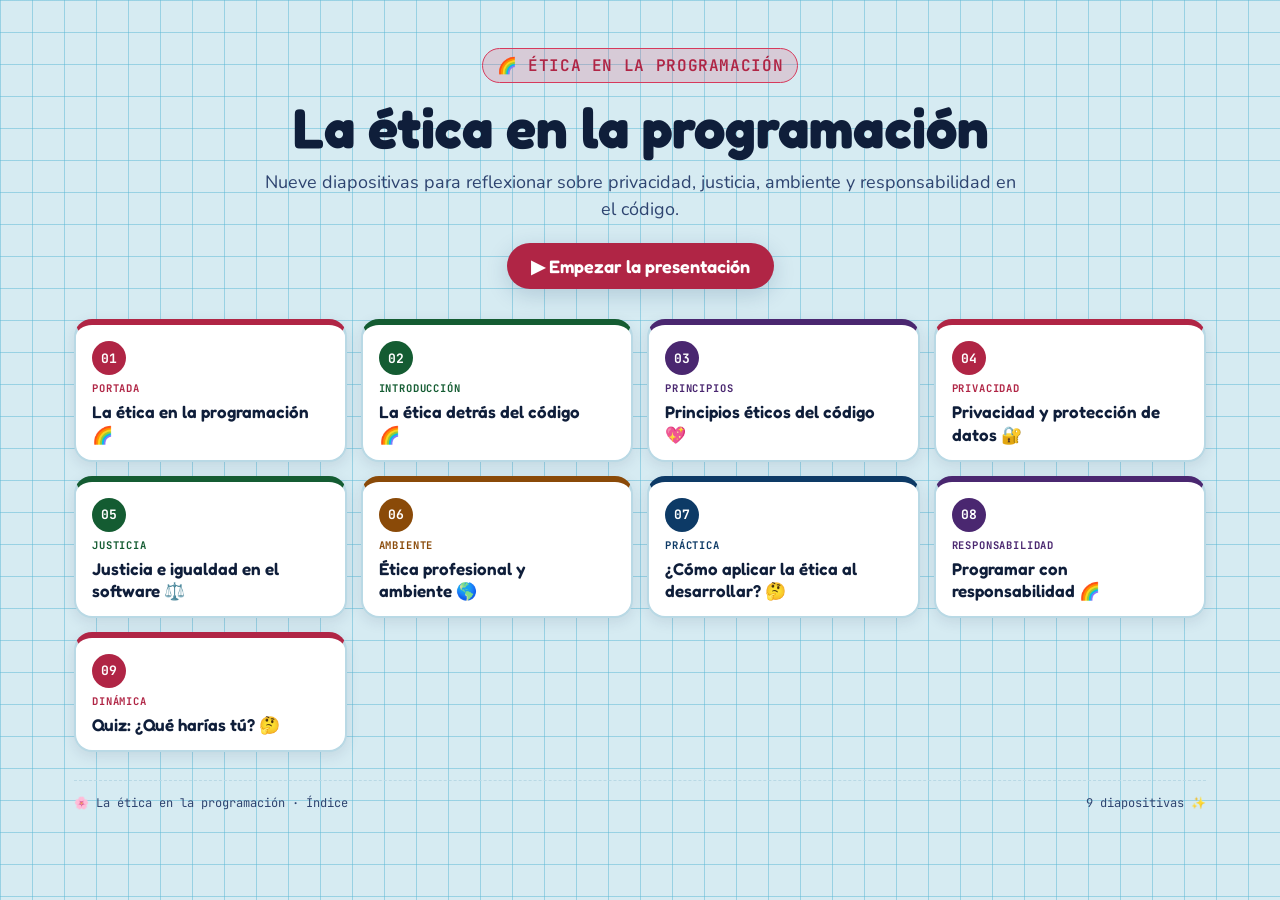
==== index.html @ 8254477a "feat(site): add deck index page for Vercel deployment Add a responsive landing page listing every sl" ====
<!DOCTYPE html>
<html lang="es">
<head>
  <meta charset="UTF-8">
  <meta name="viewport" content="width=device-width, initial-scale=1">
  <title>La ética en la programación — Índice</title>
  <meta name="description" content="Presentación sobre la ética en la programación: privacidad, justicia, ambiente y responsabilidad en el código.">
  <link rel="stylesheet" href="global.css">
  <style>
    body {
      min-height: 100vh;
      background-color: var(--bg);
      background-image:
        linear-gradient(var(--grid-line-soft) 1px, transparent 1px),
        linear-gradient(90deg, var(--grid-line-soft) 1px, transparent 1px);
      background-size: 32px 32px;
      background-position: 0 0;
    }

    .deck-index {
      max-width: 1180px;
      margin: 0 auto;
      padding: 48px 24px 36px;
    }

    .deck-header {
      text-align: center;
      margin-bottom: 30px;
    }

    .deck-header h1 {
      font-family: var(--font-heading);
      font-size: clamp(34px, 5vw, 56px);
      line-height: 1.08;
      color: var(--ink);
      margin-top: 14px;
      font-weight: 700;
    }

    .deck-header p {
      font-family: var(--font-body);
      font-size: clamp(15px, 2vw, 18px);
      color: var(--primary-soft);
      line-height: 1.5;
      max-width: 760px;
      margin: 12px auto 0;
    }

    .start-btn {
      display: inline-flex;
      align-items: center;
      gap: 8px;
      margin-top: 20px;
      padding: 12px 24px;
      border-radius: var(--radius-pill);
      background: var(--accent-deep);
      color: #FFFFFF;
      font-family: var(--font-heading);
      font-size: 18px;
      font-weight: 600;
      text-decoration: none;
      box-shadow: var(--shadow-cute);
      transition: transform 0.16s ease, background 0.16s ease;
    }
    .start-btn:hover {
      transform: translateY(-2px);
      background: var(--accent-5-deep);
    }
    .start-btn:focus-visible {
      outline: 3px solid var(--accent-5);
      outline-offset: 3px;
    }

    .slide-grid {
      display: grid;
      grid-template-columns: repeat(auto-fill, minmax(240px, 1fr));
      gap: 14px;
    }

    .slide-link {
      --card-accent: var(--accent-5);
      position: relative;
      display: flex;
      flex-direction: column;
      gap: 6px;
      padding: 16px 16px 14px;
      background: var(--bg-card-solid);
      border: 2px solid var(--line);
      border-top: 6px solid var(--card-accent);
      border-radius: 18px;
      text-decoration: none;
      box-shadow: var(--shadow-soft);
      transition: transform 0.18s ease, box-shadow 0.18s ease, border-color 0.18s ease;
    }
    .slide-link:hover {
      transform: translateY(-4px);
      box-shadow: var(--shadow-cute);
      border-color: var(--card-accent);
    }
    .slide-link:focus-visible {
      outline: 3px solid var(--card-accent);
      outline-offset: 3px;
    }

    .slide-num {
      display: inline-flex;
      align-items: center;
      justify-content: center;
      width: 34px;
      height: 34px;
      border-radius: 50%;
      background: var(--card-accent);
      color: #FFFFFF;
      font-family: var(--font-mono);
      font-size: 13px;
      font-weight: 700;
      line-height: 1;
    }

    .slide-name {
      font-family: var(--font-mono);
      font-size: 10.5px;
      font-weight: 700;
      letter-spacing: 0.08em;
      text-transform: uppercase;
      color: var(--card-accent);
    }

    .slide-title {
      font-family: var(--font-heading);
      font-size: 17px;
      font-weight: 600;
      line-height: 1.3;
      color: var(--ink);
      padding-right: 18px;
    }

    .slide-arrow {
      position: absolute;
      right: 14px;
      bottom: 12px;
      font-family: var(--font-heading);
      font-size: 18px;
      font-weight: 700;
      color: var(--card-accent);
      opacity: 0;
      transform: translateX(-4px);
      transition: opacity 0.18s ease, transform 0.18s ease;
    }
    .slide-link:hover .slide-arrow,
    .slide-link:focus-visible .slide-arrow {
      opacity: 1;
      transform: translateX(0);
    }

    .coral  { --card-accent: var(--accent-deep); }
    .mint   { --card-accent: var(--accent-2-deep); }
    .lav    { --card-accent: var(--accent-3-deep); }
    .peach  { --card-accent: var(--accent-4-deep); }
    .sky    { --card-accent: var(--accent-5-deep); }

    .deck-footer {
      display: flex;
      justify-content: space-between;
      gap: 12px;
      flex-wrap: wrap;
      margin-top: 28px;
      padding-top: 14px;
      border-top: 1.5px dashed var(--line);
      font-family: var(--font-mono);
      font-size: 12px;
      color: var(--primary-soft);
    }

    @media (max-width: 520px) {
      .deck-index { padding: 30px 16px 24px; }
      .slide-grid { grid-template-columns: 1fr; }
    }
  </style>
</head>
<body>
  <main class="deck-index">
    <header class="deck-header">
      <span class="chip chip-coral">🌈 ÉTICA EN LA PROGRAMACIÓN</span>
      <h1>La ética en la programación</h1>
      <p>Nueve diapositivas para reflexionar sobre privacidad, justicia, ambiente y responsabilidad en el código.</p>
      <a class="start-btn" href="slide_01.html">▶ Empezar la presentación</a>
    </header>

    <section class="slide-grid" aria-label="Lista de diapositivas">
      <a class="slide-link coral" href="slide_01.html">
        <span class="slide-num">01</span>
        <span class="slide-name">Portada</span>
        <span class="slide-title">La ética en la programación 🌈</span>
        <span class="slide-arrow" aria-hidden="true">→</span>
      </a>
      <a class="slide-link mint" href="slide_02.html">
        <span class="slide-num">02</span>
        <span class="slide-name">Introducción</span>
        <span class="slide-title">La ética detrás del código 🌈</span>
        <span class="slide-arrow" aria-hidden="true">→</span>
      </a>
      <a class="slide-link lav" href="slide_03.html">
        <span class="slide-num">03</span>
        <span class="slide-name">Principios</span>
        <span class="slide-title">Principios éticos del código 💖</span>
        <span class="slide-arrow" aria-hidden="true">→</span>
      </a>
      <a class="slide-link coral" href="slide_04.html">
        <span class="slide-num">04</span>
        <span class="slide-name">Privacidad</span>
        <span class="slide-title">Privacidad y protección de datos 🔐</span>
        <span class="slide-arrow" aria-hidden="true">→</span>
      </a>
      <a class="slide-link mint" href="slide_05.html">
        <span class="slide-num">05</span>
        <span class="slide-name">Justicia</span>
        <span class="slide-title">Justicia e igualdad en el software ⚖️</span>
        <span class="slide-arrow" aria-hidden="true">→</span>
      </a>
      <a class="slide-link peach" href="slide_06.html">
        <span class="slide-num">06</span>
        <span class="slide-name">Ambiente</span>
        <span class="slide-title">Ética profesional y ambiente 🌎</span>
        <span class="slide-arrow" aria-hidden="true">→</span>
      </a>
      <a class="slide-link sky" href="slide_07.html">
        <span class="slide-num">07</span>
        <span class="slide-name">Práctica</span>
        <span class="slide-title">¿Cómo aplicar la ética al desarrollar? 🤔</span>
        <span class="slide-arrow" aria-hidden="true">→</span>
      </a>
      <a class="slide-link lav" href="slide_08.html">
        <span class="slide-num">08</span>
        <span class="slide-name">Responsabilidad</span>
        <span class="slide-title">Programar con responsabilidad 🌈</span>
        <span class="slide-arrow" aria-hidden="true">→</span>
      </a>
      <a class="slide-link coral" href="slide_09.html">
        <span class="slide-num">09</span>
        <span class="slide-name">Dinámica</span>
        <span class="slide-title">Quiz: ¿Qué harías tú? 🤔</span>
        <span class="slide-arrow" aria-hidden="true">→</span>
      </a>
    </section>

    <div class="deck-footer">
      <span>🌸 La ética en la programación · Índice</span>
      <span>9 diapositivas ✨</span>
    </div>
  </main>
</body>
</html>
---- global.css ----
/* ===== Ética en la Programación — Estética Kawaii / Cuadrícula Azul ===== */
@import url('https://fonts.googleapis.com/css2?family=Fredoka:wght@400;500;600;700&family=Nunito:wght@400;500;600;700;800&family=JetBrains+Mono:wght@500;700&display=swap');

:root {
  /* Palette — Grid Paper Azul (kawaii blue stationery) */
  --bg: #D6EBF2;              /* pale celeste blue (paper) */
  --grid-line: #5BB8D4;       /* turquoise blue grid */
  --grid-line-soft: rgba(91, 184, 212, 0.50);

  --bg-card: #FFFFFFD9;        /* translucent white card */
  --bg-card-solid: #FFFFFF;
  --bg-soft: #EAF4F8;          /* very soft blue panel */
  --bg-mint-soft: #E8F5EC;
  --bg-lav-soft: #F1E9FA;
  --bg-peach-soft: #FFF1DC;

  --primary: #1A2A4A;          /* deep navy text (strong contrast on light blue) */
  --primary-soft: #2E4470;     /* still readable secondary */
  --ink: #0F1E3A;              /* near-black navy for titles */

  --accent: #D63A5C;            /* strong rose */
  --accent-deep: #B02545;       /* deep rose */
  --accent-2: #1F8A4D;          /* strong green */
  --accent-2-deep: #145C32;     /* deep forest green */
  --accent-3: #6B3FA0;          /* strong purple */
  --accent-3-deep: #4A2770;     /* deep purple */
  --accent-4: #C2680A;          /* strong orange */
  --accent-4-deep: #8A4A08;     /* burnt orange */
  --accent-5: #1B5A99;          /* strong sky blue */
  --accent-5-deep: #0D3A66;     /* deep navy */

  --line: #B9D9E5;
  --shadow-soft: 0 4px 14px rgba(26, 42, 74, 0.10);
  --shadow-cute: 0 6px 22px rgba(13, 58, 102, 0.18);

  /* Typography tokens — GRANDE para proyección TV */
  --font-heading: 'Fredoka', 'Nunito', sans-serif;
  --font-body: 'Nunito', sans-serif;
  --font-num: 'JetBrains Mono', monospace;
  --font-mono: 'JetBrains Mono', monospace;

  --fs-display: 80px;
  --fs-h1: 58px;
  --fs-h2: 42px;
  --fs-h3: 30px;
  --fs-body: 24px;
  --fs-small: 18px;
  --fs-micro: 16px;

  --radius-cute: 22px;
  --radius-pill: 999px;
}

* { box-sizing: border-box; margin: 0; padding: 0; }

body {
  font-family: var(--font-body);
  color: var(--primary);
  background: var(--bg);
  -webkit-font-smoothing: antialiased;
}

/* SLIDE ROOT — kawaii grid paper background */
.slide {
  width: 1280px;
  height: 720px;
  background-color: var(--bg);
  background-image:
    linear-gradient(var(--grid-line-soft) 1px, transparent 1px),
    linear-gradient(90deg, var(--grid-line-soft) 1px, transparent 1px);
  background-size: 32px 32px;
  background-position: 0 0;
  padding: 52px 68px;
  position: relative;
  overflow: hidden;
  display: flex;
  flex-direction: column;
}

/* Decorative wobbly tape stickers (used sparingly) */
.tape {
  position: absolute;
  width: 110px;
  height: 28px;
  background: rgba(242, 214, 160, 0.7);
  transform: rotate(-6deg);
  border-radius: 4px;
  z-index: 0;
}

/* Decorative squiggly underline */
.squiggle {
  display: inline-block;
  height: 10px;
  width: 100%;
  background-image: url("data:image/svg+xml;utf8,<svg xmlns='http://www.w3.org/2000/svg' viewBox='0 0 60 10'><path d='M0 5 Q 7.5 0 15 5 T 30 5 T 45 5 T 60 5' fill='none' stroke='%23F2A0A8' stroke-width='2.5' stroke-linecap='round'/></svg>");
  background-repeat: repeat-x;
  background-size: 60px 10px;
}

/* Card surfaces — soft, rounded, gentle shadow */
.card {
  background: var(--bg-card-solid);
  border: 2px solid var(--line);
  border-radius: var(--radius-cute);
  padding: 22px;
  box-shadow: var(--shadow-soft);
  position: relative;
}

.card-soft {
  background: var(--bg-soft);
  border-radius: var(--radius-cute);
  padding: 22px;
  border: 2px dashed var(--accent);
}

.card-mint  { background: var(--bg-mint-soft); border-radius: var(--radius-cute); padding: 22px; border: 2px solid var(--accent-2); }
.card-lav   { background: var(--bg-lav-soft);  border-radius: var(--radius-cute); padding: 22px; border: 2px solid var(--accent-3); }
.card-peach { background: var(--bg-peach-soft); border-radius: var(--radius-cute); padding: 22px; border: 2px solid var(--accent-4); }

/* Accent chips — pill shaped, very rounded */
.chip {
  display: inline-flex;
  align-items: center;
  gap: 6px;
  padding: 6px 14px;
  border-radius: var(--radius-pill);
  font-family: var(--font-mono);
  font-size: var(--fs-micro);
  font-weight: 600;
  letter-spacing: 0.04em;
  text-transform: uppercase;
  border: 1.5px solid transparent;
}

.chip-coral  { background: rgba(214, 58, 92, 0.18); color: var(--accent-deep); border-color: var(--accent); }
.chip-mint   { background: rgba(31, 138, 77, 0.18); color: var(--accent-2-deep); border-color: var(--accent-2); }
.chip-lav    { background: rgba(107, 63, 160, 0.18); color: var(--accent-3-deep); border-color: var(--accent-3); }
.chip-peach  { background: rgba(194, 104, 10, 0.18); color: var(--accent-4-deep); border-color: var(--accent-4); }
.chip-sky    { background: rgba(27, 90, 153, 0.18); color: var(--accent-5-deep); border-color: var(--accent-5); }
.chip-slate  { background: rgba(45, 27, 78, 0.12); color: var(--primary); border-color: var(--primary-soft); }

/* Accent dots / circles — kawaii style */
.dot { width: 10px; height: 10px; border-radius: 50%; display: inline-block; }

/* Sparkle decorations */
.sparkle {
  position: absolute;
  font-size: 24px;
  pointer-events: none;
  opacity: 0.7;
}

/* Page meta footer */
.page-meta {
  position: absolute;
  bottom: 22px;
  left: 68px;
  right: 68px;
  display: flex;
  justify-content: space-between;
  align-items: center;
  font-family: var(--font-mono);
  font-size: var(--fs-micro);
  color: var(--primary-soft);
  letter-spacing: 0.05em;
  z-index: 5;
}

/* Numbered marker (top-right) */
.page-num {
  position: absolute;
  top: 28px;
  right: 68px;
  font-family: var(--font-mono);
  font-size: var(--fs-micro);
  color: var(--primary-soft);
  letter-spacing: 0.1em;
  z-index: 5;
}

/* Tag — code-style */
.tag {
  font-family: var(--font-mono);
  font-size: 13px;
  padding: 3px 10px;
  border-radius: 8px;
  background: rgba(255, 255, 255, 0.7);
  color: var(--primary);
  border: 1.5px solid var(--line);
}

/* Kawaii corner decorations */
.corner-decor {
  position: absolute;
  width: 80px;
  height: 80px;
  border-radius: 50%;
  filter: blur(28px);
  opacity: 0.55;
  pointer-events: none;
  z-index: 0;
}

/* Hidden speaker notes */
[data-notes] { display: none; }

/* Material icons */
.material-icons { font-size: inherit; line-height: inherit; vertical-align: middle; }

/* Big kawaii heading (use inline) */
.k-title {
  font-family: var(--font-heading);
  font-weight: 600;
  color: var(--ink);
  letter-spacing: -0.01em;
  line-height: 1.1;
}

.k-sub {
  font-family: var(--font-body);
  color: var(--primary-soft);
  line-height: 1.5;
}

/* Emphasized inline */
.k-em { color: var(--accent-deep); font-weight: 700; }
.k-em-mint { color: var(--accent-2-deep); font-weight: 700; }
.k-em-lav { color: var(--accent-3-deep); font-weight: 700; }
.k-em-peach { color: var(--accent-4-deep); font-weight: 700; }

/* Numbered badge (used in cards) */
.badge-num {
  display: inline-flex;
  align-items: center;
  justify-content: center;
  width: 44px;
  height: 44px;
  border-radius: 50%;
  font-family: var(--font-mono);
  font-weight: 700;
  font-size: 18px;
  color: #FFFFFF;
}
.badge-coral  { background: var(--accent-deep); }
.badge-mint   { background: var(--accent-2-deep); }
.badge-lav    { background: var(--accent-3-deep); }
.badge-peach  { background: var(--accent-4-deep); }
.badge-sky    { background: var(--accent-5-deep); }
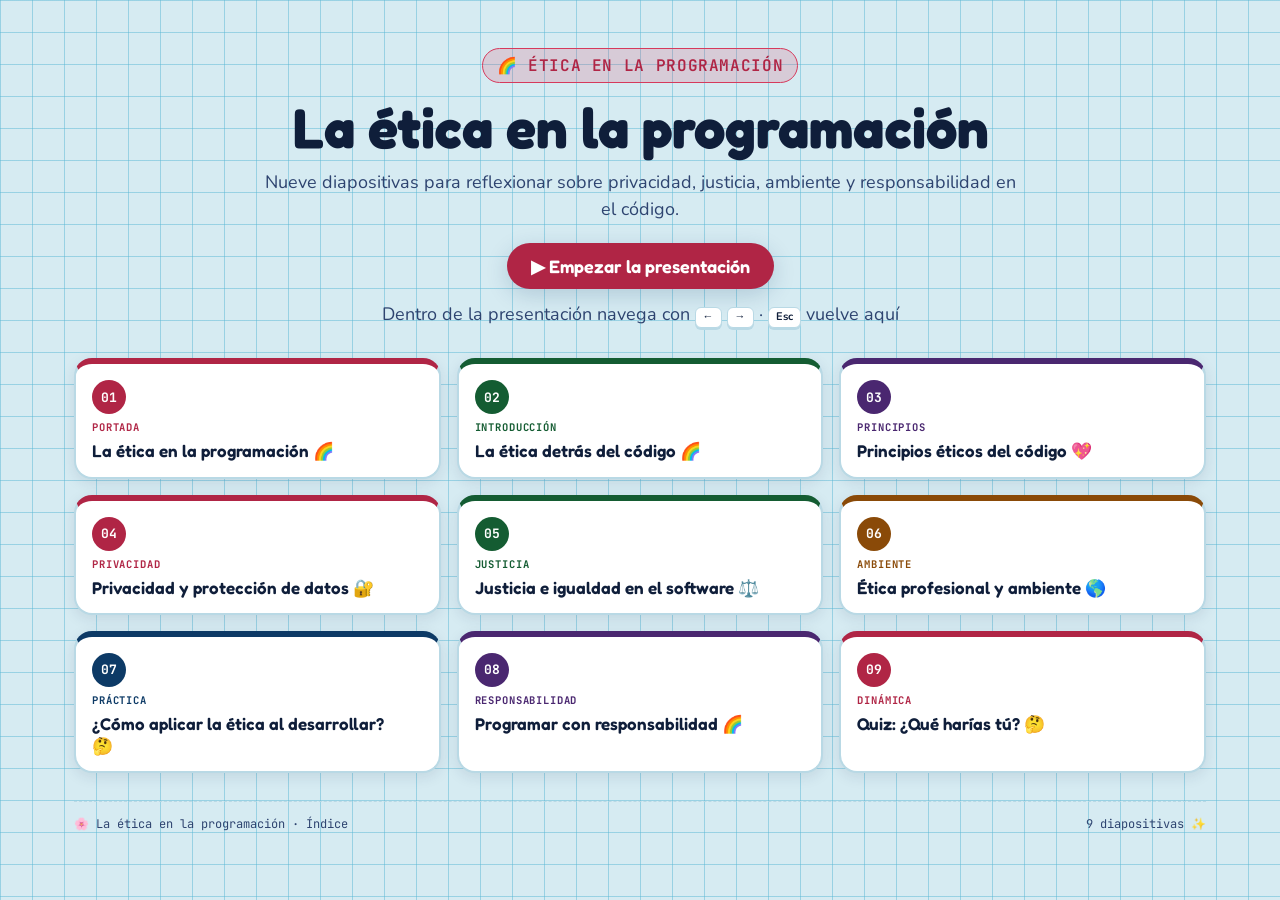
==== commit ab99eabf: "feat: make slides responsive with navigation controls" ====
--- a/index.html
+++ b/index.html
@@ -6,6 +6,7 @@
   <title>La ética en la programación — Índice</title>
   <meta name="description" content="Presentación sobre la ética en la programación: privacidad, justicia, ambiente y responsabilidad en el código.">
   <link rel="stylesheet" href="global.css">
+  <link rel="stylesheet" href="nav.css">
   <style>
     body {
       min-height: 100vh;
@@ -73,8 +74,11 @@
 
     .slide-grid {
       display: grid;
-      grid-template-columns: repeat(auto-fill, minmax(240px, 1fr));
-      gap: 14px;
+      grid-template-columns: repeat(3, 1fr);
+      gap: 16px;
+    }
+    @media (max-width: 880px) {
+      .slide-grid { grid-template-columns: repeat(2, 1fr); }
     }
 
     .slide-link {
@@ -185,6 +189,7 @@
       <h1>La ética en la programación</h1>
       <p>Nueve diapositivas para reflexionar sobre privacidad, justicia, ambiente y responsabilidad en el código.</p>
       <a class="start-btn" href="slide_01.html">▶ Empezar la presentación</a>
+      <p class="key-hint">Dentro de la presentación navega con <kbd>←</kbd> <kbd>→</kbd> · <kbd>Esc</kbd> vuelve aquí</p>
     </header>
 
     <section class="slide-grid" aria-label="Lista de diapositivas">
@@ -249,5 +254,14 @@
       <span>9 diapositivas ✨</span>
     </div>
   </main>
+
+  <script>
+    document.addEventListener('keydown', function (event) {
+      if (event.metaKey || event.ctrlKey || event.altKey) return;
+      if (event.key === 'ArrowRight' || event.key === 'Enter') {
+        window.location.href = 'slide_01.html';
+      }
+    });
+  </script>
 </body>
 </html>
--- a/nav.css
+++ b/nav.css
@@ -0,0 +1,140 @@
+/* ===== Slide navigation — injected by nav.js ===== */
+html { min-height: 100%; }
+
+body {
+  min-height: 100vh;
+  margin: 0;
+  overflow-x: hidden;
+}
+
+.slide-meta-right {
+  display: flex;
+  align-items: center;
+  gap: 10px;
+}
+
+.slide-nav {
+  display: inline-flex;
+  align-items: center;
+  gap: 4px;
+  padding: 3px;
+  border-radius: var(--radius-pill, 999px);
+  background: rgba(255, 255, 255, 0.9);
+  border: 1.5px solid var(--line);
+  box-shadow: 0 2px 8px rgba(26, 42, 74, 0.12);
+}
+
+.slide-nav-btn {
+  display: inline-flex;
+  align-items: center;
+  gap: 4px;
+  padding: 3px 10px;
+  border-radius: var(--radius-pill, 999px);
+  font-family: var(--font-mono);
+  font-size: 11px;
+  font-weight: 700;
+  line-height: 1.6;
+  letter-spacing: 0.03em;
+  text-decoration: none;
+  color: var(--accent-5-deep);
+  transition: background 0.16s ease, color 0.16s ease, opacity 0.16s ease;
+  white-space: nowrap;
+}
+
+.slide-nav-btn:hover {
+  background: rgba(27, 90, 153, 0.12);
+  color: var(--accent-5-deep);
+}
+
+.slide-nav-btn:focus-visible {
+  outline: 2px solid var(--accent-5);
+  outline-offset: 2px;
+}
+
+.slide-nav-btn[aria-disabled="true"] {
+  opacity: 0.35;
+  pointer-events: none;
+}
+
+.slide-nav-btn .arrow {
+  font-size: 13px;
+  line-height: 1;
+}
+
+.slide-nav-home {
+  padding: 3px 9px;
+}
+
+/* ===== Responsive slide fitting ===== */
+@media (min-width: 1281px) {
+  body:has(> .slide) {
+    display: flex;
+    align-items: safe center;
+    justify-content: center;
+  }
+}
+
+.slide-stage {
+  margin: 0 auto;
+  overflow: hidden;
+}
+
+/* Mobile/tablet floating nav (outside the scaled slide) */
+.slide-nav-mobile { display: none; }
+
+@media (max-width: 1279px) {
+  .page-meta .slide-nav { display: none; }
+
+  .slide-nav-mobile {
+    display: inline-flex;
+    position: fixed;
+    left: 50%;
+    bottom: max(14px, env(safe-area-inset-bottom));
+    transform: translateX(-50%);
+    z-index: 50;
+    padding: 5px;
+    box-shadow: 0 6px 18px rgba(13, 58, 102, 0.25);
+  }
+
+  .slide-nav-mobile .slide-nav-btn {
+    font-size: 13px;
+    min-height: 38px;
+    padding: 6px 14px;
+  }
+}
+
+@media (max-width: 420px) {
+  .slide-nav-mobile {
+    width: calc(100vw - 20px);
+    justify-content: center;
+  }
+
+  .slide-nav-mobile .slide-nav-btn {
+    flex: 1 1 0;
+    justify-content: center;
+    padding-inline: 8px;
+    font-size: 11px;
+  }
+}
+
+/* Keyboard hint on the index page */
+.key-hint {
+  margin-top: 10px;
+  font-family: var(--font-mono);
+  font-size: 12px;
+  line-height: 2;
+  color: var(--primary-soft);
+}
+
+.key-hint kbd {
+  display: inline-block;
+  padding: 1px 7px;
+  border-radius: 6px;
+  background: #FFFFFF;
+  border: 1.5px solid var(--line);
+  box-shadow: 0 2px 0 var(--line);
+  font-family: inherit;
+  font-size: 11px;
+  font-weight: 700;
+  color: var(--ink);
+}
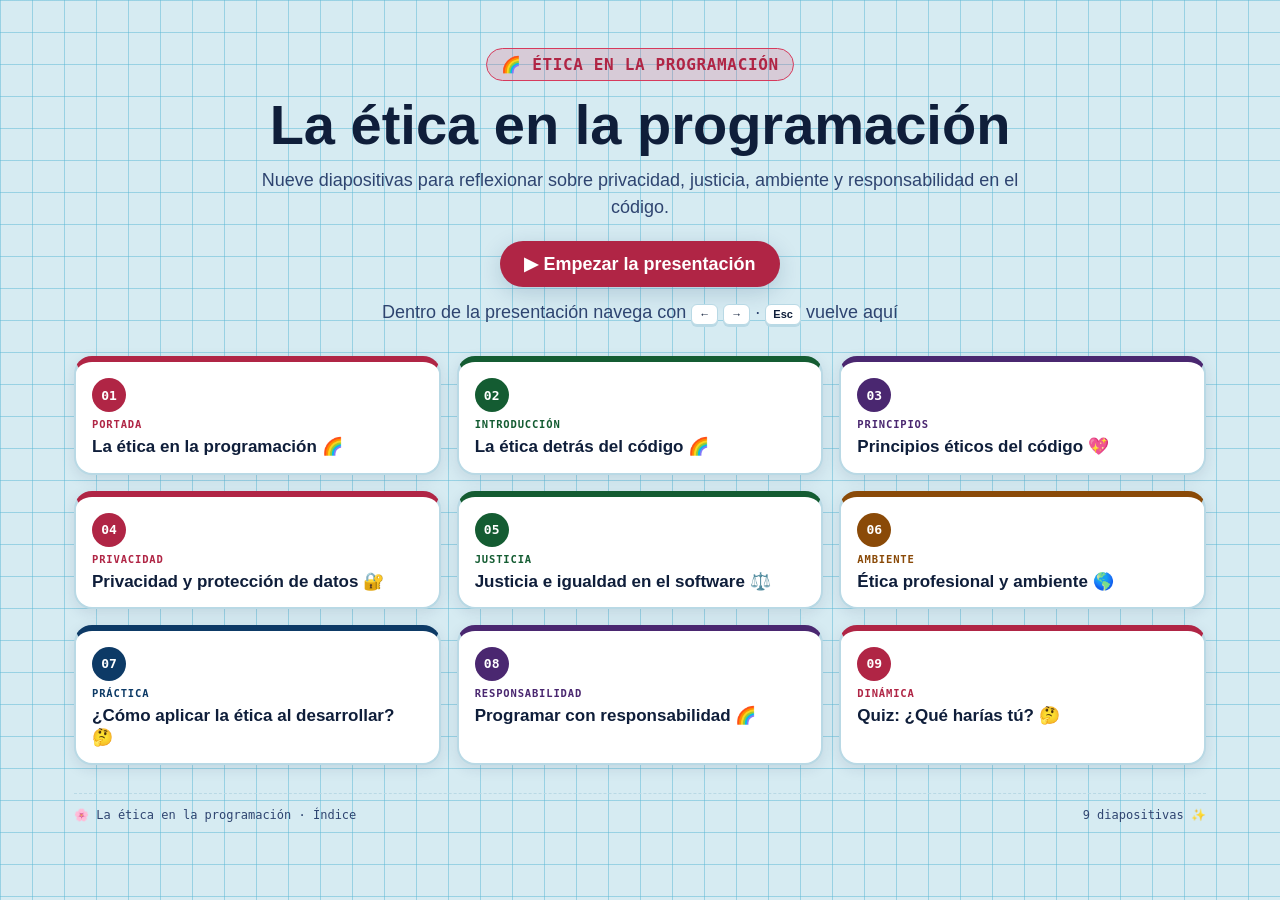
==== commit fe0d5434: "fix(slides): resolve layout overlaps, offline styling, and accessibility" ====
--- a/index.html
+++ b/index.html
@@ -4,6 +4,7 @@
   <meta charset="UTF-8">
   <meta name="viewport" content="width=device-width, initial-scale=1">
   <title>La ética en la programación — Índice</title>
+  <link rel="icon" href="data:image/svg+xml,<svg xmlns='http://www.w3.org/2000/svg' viewBox='0 0 100 100'><text y='.9em' font-size='90'>🌸</text></svg>">
   <meta name="description" content="Presentación sobre la ética en la programación: privacidad, justicia, ambiente y responsabilidad en el código.">
   <link rel="stylesheet" href="global.css">
   <link rel="stylesheet" href="nav.css">
@@ -258,6 +259,7 @@
   <script>
     document.addEventListener('keydown', function (event) {
       if (event.metaKey || event.ctrlKey || event.altKey) return;
+      if (event.target.closest && event.target.closest('a, button, input, textarea, select')) return;
       if (event.key === 'ArrowRight' || event.key === 'Enter') {
         window.location.href = 'slide_01.html';
       }
--- a/global.css
+++ b/global.css
@@ -1,5 +1,6 @@
 /* ===== Ética en la Programación — Estética Kawaii / Cuadrícula Azul ===== */
-@import url('https://fonts.googleapis.com/css2?family=Fredoka:wght@400;500;600;700&family=Nunito:wght@400;500;600;700;800&family=JetBrains+Mono:wght@500;700&display=swap');
+/* Fuentes e iconos autoalojados: funcionan sin conexión. */
+@import url('fonts.css');
 
 :root {
   /* Palette — Grid Paper Azul (kawaii blue stationery) */
@@ -70,7 +71,7 @@
     linear-gradient(90deg, var(--grid-line-soft) 1px, transparent 1px);
   background-size: 32px 32px;
   background-position: 0 0;
-  padding: 52px 68px;
+  padding: 46px 68px 70px;
   position: relative;
   overflow: hidden;
   display: flex;
@@ -93,7 +94,7 @@
   display: inline-block;
   height: 10px;
   width: 100%;
-  background-image: url("data:image/svg+xml;utf8,<svg xmlns='http://www.w3.org/2000/svg' viewBox='0 0 60 10'><path d='M0 5 Q 7.5 0 15 5 T 30 5 T 45 5 T 60 5' fill='none' stroke='%23F2A0A8' stroke-width='2.5' stroke-linecap='round'/></svg>");
+  background-image: url("data:image/svg+xml;utf8,<svg xmlns='http://www.w3.org/2000/svg' viewBox='0 0 60 10'><path d='M0 5 Q 7.5 0 15 5 T 30 5 T 45 5 T 60 5' fill='none' stroke='%23D63A5C' stroke-width='2.5' stroke-linecap='round'/></svg>");
   background-repeat: repeat-x;
   background-size: 60px 10px;
 }
@@ -150,6 +151,7 @@
   font-size: 24px;
   pointer-events: none;
   opacity: 0.7;
+  z-index: 1;
 }
 
 /* Page meta footer */
@@ -198,7 +200,7 @@
   height: 80px;
   border-radius: 50%;
   filter: blur(28px);
-  opacity: 0.55;
+  opacity: 0.4;
   pointer-events: none;
   z-index: 0;
 }
@@ -248,3 +250,49 @@
 .badge-lav    { background: var(--accent-3-deep); }
 .badge-peach  { background: var(--accent-4-deep); }
 .badge-sky    { background: var(--accent-5-deep); }
+
+/* ===== Componentes compartidos (misma métrica en todas las diapositivas) ===== */
+.speaker-badge {
+  --badge-accent: var(--accent-deep);
+  --badge-bg: var(--bg-peach-soft);
+  display: inline-flex;
+  align-items: center;
+  gap: 8px;
+  padding: 9px 18px;
+  border-radius: var(--radius-pill);
+  border: 2px solid var(--badge-accent);
+  background: var(--badge-bg);
+  font-family: var(--font-heading);
+  font-size: var(--fs-small);
+  font-weight: 600;
+  color: var(--ink);
+  box-shadow: var(--shadow-soft);
+  white-space: nowrap;
+}
+.speaker-badge .material-icons { color: var(--badge-accent); font-size: 20px; }
+
+.mini-title {
+  display: inline-flex;
+  align-items: center;
+  gap: 8px;
+  font-family: var(--font-heading);
+  font-size: 20px;
+  font-weight: 600;
+  color: var(--ink);
+  line-height: 1.2;
+}
+.mini-title .material-icons { color: var(--accent-deep); font-size: 22px; }
+
+/* Ajustes de ajuste de texto: solo donde hay contenedores flex/grid. */
+.slide :where(.flex, .grid) > * { min-width: 0; }
+
+.slide :where(h1, h2, h3, h4, p, span, a, li, dt, dd) {
+  overflow-wrap: break-word;
+}
+
+.slide :where(.card, .card-soft, .card-mint, .card-lav, .card-peach,
+  .big-card, .small-card, .principle-card, .pillar-card, .stage-card,
+  .quote-card, .quiz-card) {
+  max-width: 100%;
+}
+
--- a/nav.css
+++ b/nav.css
@@ -66,23 +66,30 @@
 }
 
 /* ===== Responsive slide fitting ===== */
-@media (min-width: 1281px) {
-  body:has(> .slide) {
-    display: flex;
-    align-items: safe center;
-    justify-content: center;
-  }
+body.deck-slide-page {
+  display: flex;
+  align-items: center;
+  justify-content: center;
+  min-height: 100vh;
+  min-height: 100svh;
+  background-color: #C6E1EC;
 }
 
 .slide-stage {
-  margin: 0 auto;
+  flex: none;
   overflow: hidden;
+  box-shadow: 0 12px 36px rgba(13, 58, 102, 0.16);
 }
 
 /* Mobile/tablet floating nav (outside the scaled slide) */
 .slide-nav-mobile { display: none; }
 
 @media (max-width: 1279px) {
+  /* Reserva espacio inferior para la barra flotante y que no tape el footer. */
+  body.deck-slide-page {
+    padding-bottom: 84px;
+  }
+
   .page-meta .slide-nav { display: none; }
 
   .slide-nav-mobile {
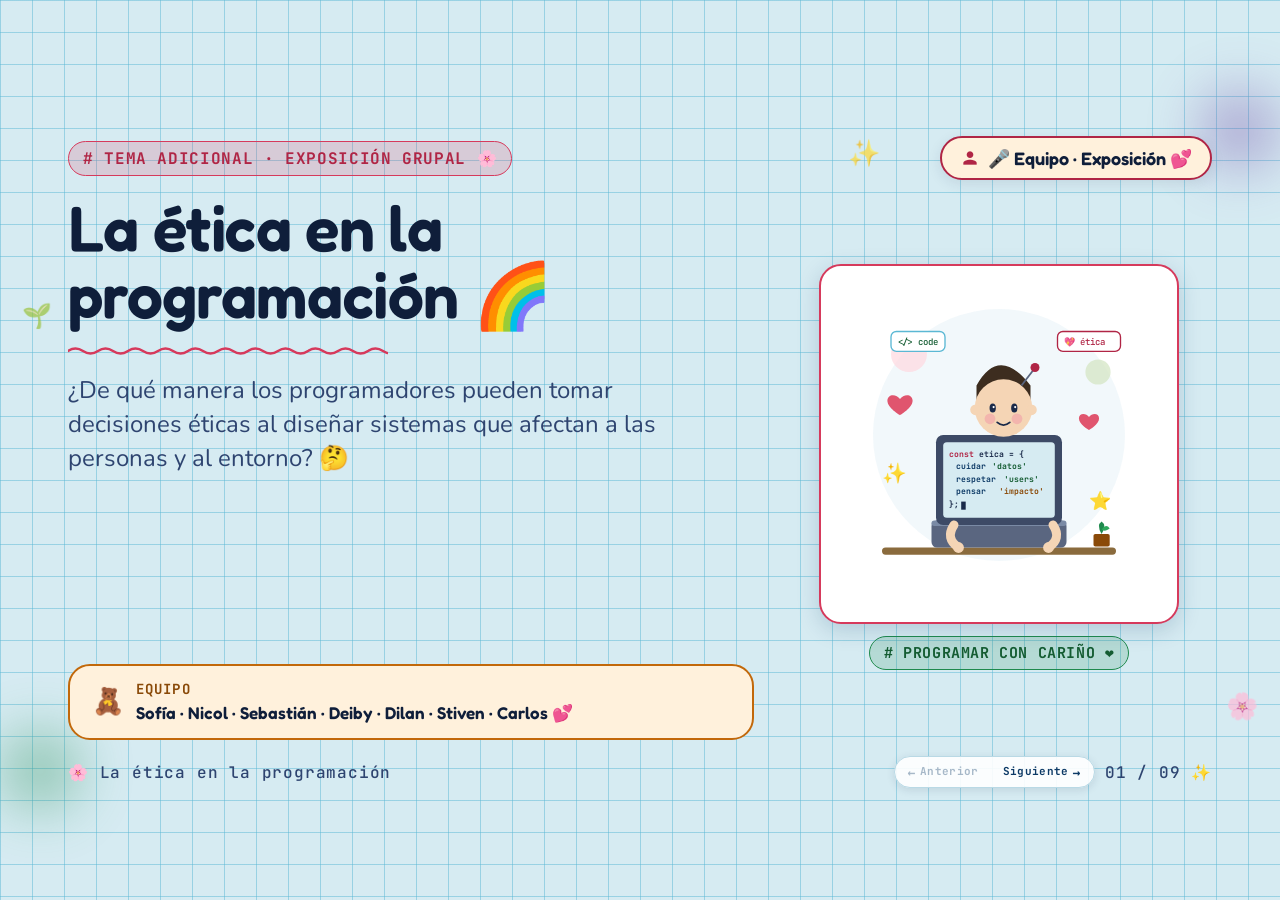
==== commit ebe34c57: "feat(slides): full-bleed background, remove index slide, restore animated cover SVG" ====
--- a/index.html
+++ b/index.html
@@ -3,267 +3,19 @@
 <head>
   <meta charset="UTF-8">
   <meta name="viewport" content="width=device-width, initial-scale=1">
-  <title>La ética en la programación — Índice</title>
+  <title>La ética en la programación</title>
   <link rel="icon" href="data:image/svg+xml,<svg xmlns='http://www.w3.org/2000/svg' viewBox='0 0 100 100'><text y='.9em' font-size='90'>🌸</text></svg>">
-  <meta name="description" content="Presentación sobre la ética en la programación: privacidad, justicia, ambiente y responsabilidad en el código.">
-  <link rel="stylesheet" href="global.css">
-  <link rel="stylesheet" href="nav.css">
+  <meta http-equiv="refresh" content="0; url=slide_01.html">
   <style>
-    body {
-      min-height: 100vh;
-      background-color: var(--bg);
-      background-image:
-        linear-gradient(var(--grid-line-soft) 1px, transparent 1px),
-        linear-gradient(90deg, var(--grid-line-soft) 1px, transparent 1px);
-      background-size: 32px 32px;
-      background-position: 0 0;
-    }
-
-    .deck-index {
-      max-width: 1180px;
-      margin: 0 auto;
-      padding: 48px 24px 36px;
-    }
-
-    .deck-header {
-      text-align: center;
-      margin-bottom: 30px;
-    }
-
-    .deck-header h1 {
-      font-family: var(--font-heading);
-      font-size: clamp(34px, 5vw, 56px);
-      line-height: 1.08;
-      color: var(--ink);
-      margin-top: 14px;
-      font-weight: 700;
-    }
-
-    .deck-header p {
-      font-family: var(--font-body);
-      font-size: clamp(15px, 2vw, 18px);
-      color: var(--primary-soft);
-      line-height: 1.5;
-      max-width: 760px;
-      margin: 12px auto 0;
-    }
-
-    .start-btn {
-      display: inline-flex;
-      align-items: center;
-      gap: 8px;
-      margin-top: 20px;
-      padding: 12px 24px;
-      border-radius: var(--radius-pill);
-      background: var(--accent-deep);
-      color: #FFFFFF;
-      font-family: var(--font-heading);
-      font-size: 18px;
-      font-weight: 600;
-      text-decoration: none;
-      box-shadow: var(--shadow-cute);
-      transition: transform 0.16s ease, background 0.16s ease;
-    }
-    .start-btn:hover {
-      transform: translateY(-2px);
-      background: var(--accent-5-deep);
-    }
-    .start-btn:focus-visible {
-      outline: 3px solid var(--accent-5);
-      outline-offset: 3px;
-    }
-
-    .slide-grid {
-      display: grid;
-      grid-template-columns: repeat(3, 1fr);
-      gap: 16px;
-    }
-    @media (max-width: 880px) {
-      .slide-grid { grid-template-columns: repeat(2, 1fr); }
-    }
-
-    .slide-link {
-      --card-accent: var(--accent-5);
-      position: relative;
-      display: flex;
-      flex-direction: column;
-      gap: 6px;
-      padding: 16px 16px 14px;
-      background: var(--bg-card-solid);
-      border: 2px solid var(--line);
-      border-top: 6px solid var(--card-accent);
-      border-radius: 18px;
-      text-decoration: none;
-      box-shadow: var(--shadow-soft);
-      transition: transform 0.18s ease, box-shadow 0.18s ease, border-color 0.18s ease;
-    }
-    .slide-link:hover {
-      transform: translateY(-4px);
-      box-shadow: var(--shadow-cute);
-      border-color: var(--card-accent);
-    }
-    .slide-link:focus-visible {
-      outline: 3px solid var(--card-accent);
-      outline-offset: 3px;
-    }
-
-    .slide-num {
-      display: inline-flex;
-      align-items: center;
-      justify-content: center;
-      width: 34px;
-      height: 34px;
-      border-radius: 50%;
-      background: var(--card-accent);
-      color: #FFFFFF;
-      font-family: var(--font-mono);
-      font-size: 13px;
-      font-weight: 700;
-      line-height: 1;
-    }
-
-    .slide-name {
-      font-family: var(--font-mono);
-      font-size: 10.5px;
-      font-weight: 700;
-      letter-spacing: 0.08em;
-      text-transform: uppercase;
-      color: var(--card-accent);
-    }
-
-    .slide-title {
-      font-family: var(--font-heading);
-      font-size: 17px;
-      font-weight: 600;
-      line-height: 1.3;
-      color: var(--ink);
-      padding-right: 18px;
-    }
-
-    .slide-arrow {
-      position: absolute;
-      right: 14px;
-      bottom: 12px;
-      font-family: var(--font-heading);
-      font-size: 18px;
-      font-weight: 700;
-      color: var(--card-accent);
-      opacity: 0;
-      transform: translateX(-4px);
-      transition: opacity 0.18s ease, transform 0.18s ease;
-    }
-    .slide-link:hover .slide-arrow,
-    .slide-link:focus-visible .slide-arrow {
-      opacity: 1;
-      transform: translateX(0);
-    }
-
-    .coral  { --card-accent: var(--accent-deep); }
-    .mint   { --card-accent: var(--accent-2-deep); }
-    .lav    { --card-accent: var(--accent-3-deep); }
-    .peach  { --card-accent: var(--accent-4-deep); }
-    .sky    { --card-accent: var(--accent-5-deep); }
-
-    .deck-footer {
-      display: flex;
-      justify-content: space-between;
-      gap: 12px;
-      flex-wrap: wrap;
-      margin-top: 28px;
-      padding-top: 14px;
-      border-top: 1.5px dashed var(--line);
-      font-family: var(--font-mono);
-      font-size: 12px;
-      color: var(--primary-soft);
-    }
-
-    @media (max-width: 520px) {
-      .deck-index { padding: 30px 16px 24px; }
-      .slide-grid { grid-template-columns: 1fr; }
-    }
+    body { margin: 0; background: #D6EBF2; font-family: sans-serif; }
   </style>
+  <script>
+    window.location.replace('slide_01.html');
+  </script>
 </head>
 <body>
-  <main class="deck-index">
-    <header class="deck-header">
-      <span class="chip chip-coral">🌈 ÉTICA EN LA PROGRAMACIÓN</span>
-      <h1>La ética en la programación</h1>
-      <p>Nueve diapositivas para reflexionar sobre privacidad, justicia, ambiente y responsabilidad en el código.</p>
-      <a class="start-btn" href="slide_01.html">▶ Empezar la presentación</a>
-      <p class="key-hint">Dentro de la presentación navega con <kbd>←</kbd> <kbd>→</kbd> · <kbd>Esc</kbd> vuelve aquí</p>
-    </header>
-
-    <section class="slide-grid" aria-label="Lista de diapositivas">
-      <a class="slide-link coral" href="slide_01.html">
-        <span class="slide-num">01</span>
-        <span class="slide-name">Portada</span>
-        <span class="slide-title">La ética en la programación 🌈</span>
-        <span class="slide-arrow" aria-hidden="true">→</span>
-      </a>
-      <a class="slide-link mint" href="slide_02.html">
-        <span class="slide-num">02</span>
-        <span class="slide-name">Introducción</span>
-        <span class="slide-title">La ética detrás del código 🌈</span>
-        <span class="slide-arrow" aria-hidden="true">→</span>
-      </a>
-      <a class="slide-link lav" href="slide_03.html">
-        <span class="slide-num">03</span>
-        <span class="slide-name">Principios</span>
-        <span class="slide-title">Principios éticos del código 💖</span>
-        <span class="slide-arrow" aria-hidden="true">→</span>
-      </a>
-      <a class="slide-link coral" href="slide_04.html">
-        <span class="slide-num">04</span>
-        <span class="slide-name">Privacidad</span>
-        <span class="slide-title">Privacidad y protección de datos 🔐</span>
-        <span class="slide-arrow" aria-hidden="true">→</span>
-      </a>
-      <a class="slide-link mint" href="slide_05.html">
-        <span class="slide-num">05</span>
-        <span class="slide-name">Justicia</span>
-        <span class="slide-title">Justicia e igualdad en el software ⚖️</span>
-        <span class="slide-arrow" aria-hidden="true">→</span>
-      </a>
-      <a class="slide-link peach" href="slide_06.html">
-        <span class="slide-num">06</span>
-        <span class="slide-name">Ambiente</span>
-        <span class="slide-title">Ética profesional y ambiente 🌎</span>
-        <span class="slide-arrow" aria-hidden="true">→</span>
-      </a>
-      <a class="slide-link sky" href="slide_07.html">
-        <span class="slide-num">07</span>
-        <span class="slide-name">Práctica</span>
-        <span class="slide-title">¿Cómo aplicar la ética al desarrollar? 🤔</span>
-        <span class="slide-arrow" aria-hidden="true">→</span>
-      </a>
-      <a class="slide-link lav" href="slide_08.html">
-        <span class="slide-num">08</span>
-        <span class="slide-name">Responsabilidad</span>
-        <span class="slide-title">Programar con responsabilidad 🌈</span>
-        <span class="slide-arrow" aria-hidden="true">→</span>
-      </a>
-      <a class="slide-link coral" href="slide_09.html">
-        <span class="slide-num">09</span>
-        <span class="slide-name">Dinámica</span>
-        <span class="slide-title">Quiz: ¿Qué harías tú? 🤔</span>
-        <span class="slide-arrow" aria-hidden="true">→</span>
-      </a>
-    </section>
-
-    <div class="deck-footer">
-      <span>🌸 La ética en la programación · Índice</span>
-      <span>9 diapositivas ✨</span>
-    </div>
-  </main>
-
-  <script>
-    document.addEventListener('keydown', function (event) {
-      if (event.metaKey || event.ctrlKey || event.altKey) return;
-      if (event.target.closest && event.target.closest('a, button, input, textarea, select')) return;
-      if (event.key === 'ArrowRight' || event.key === 'Enter') {
-        window.location.href = 'slide_01.html';
-      }
-    });
-  </script>
+  <noscript>
+    <p><a href="slide_01.html">Ir a la presentación</a></p>
+  </noscript>
 </body>
 </html>
